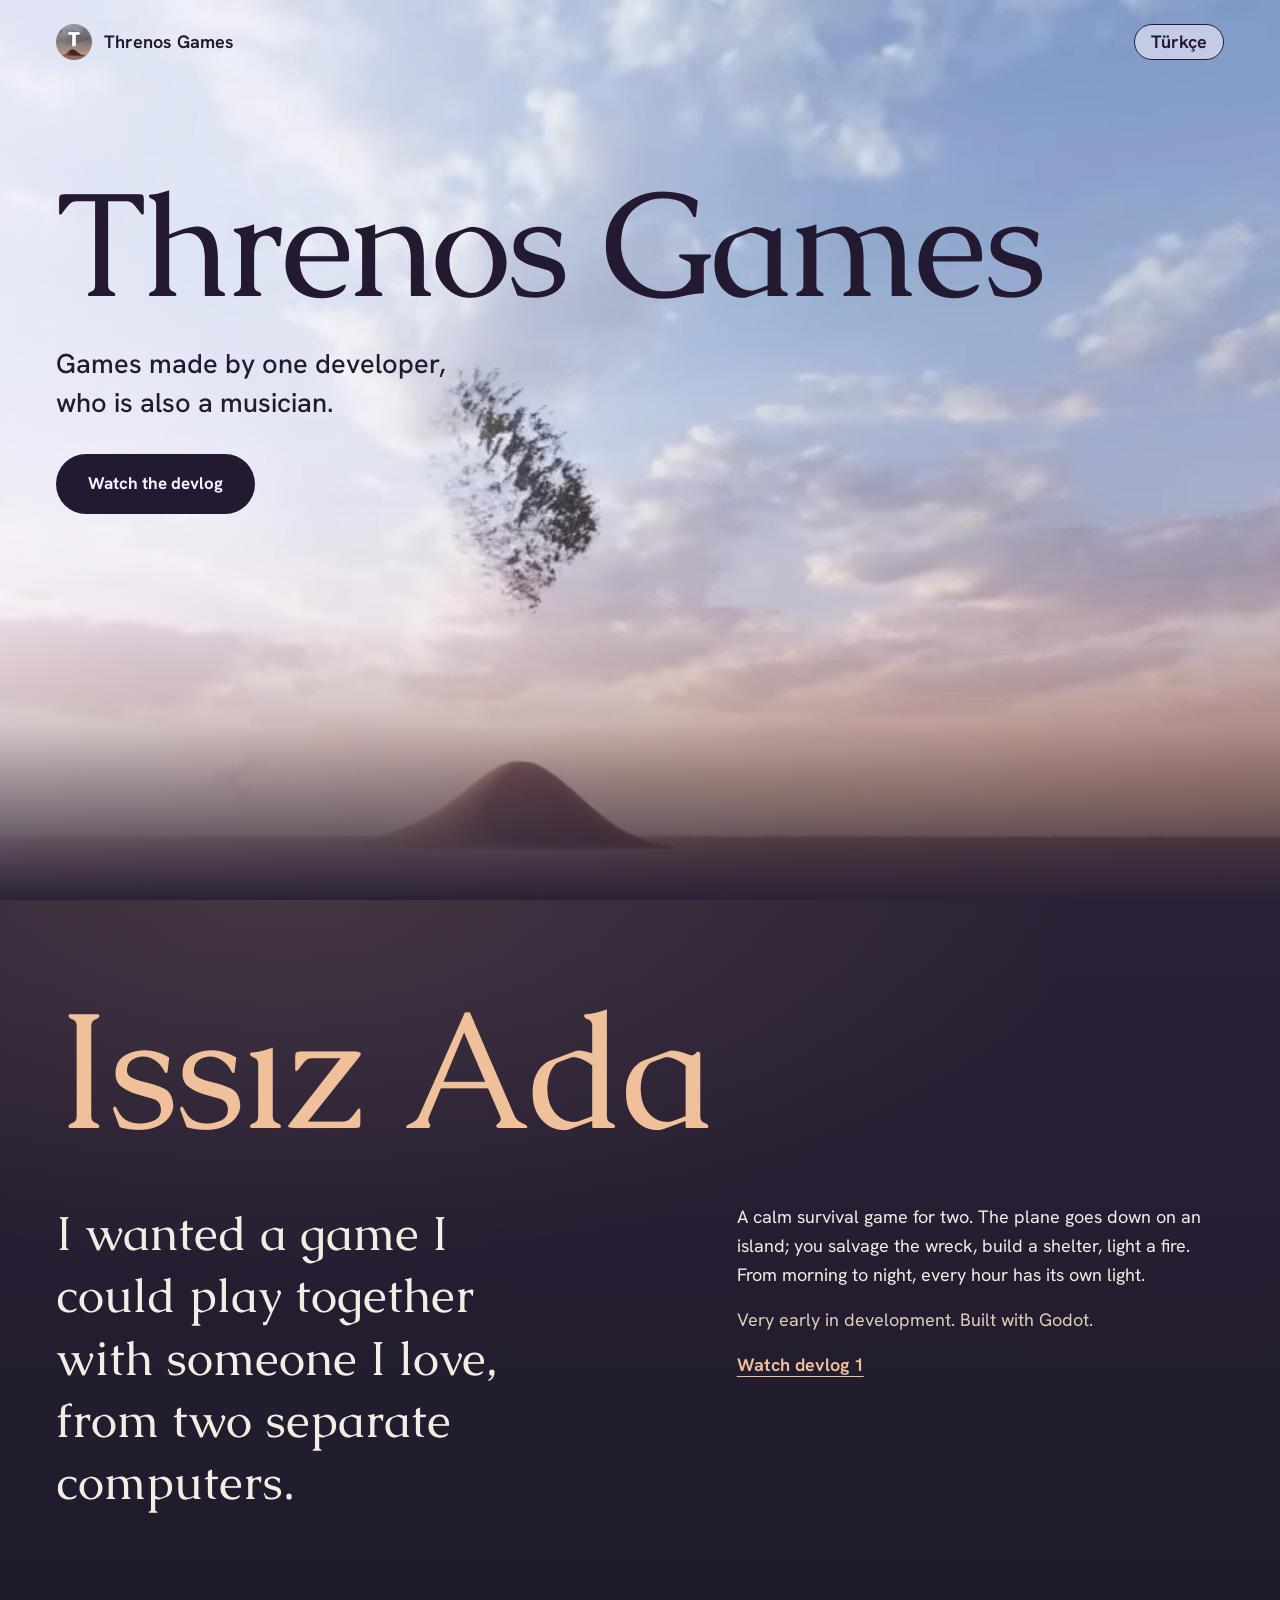
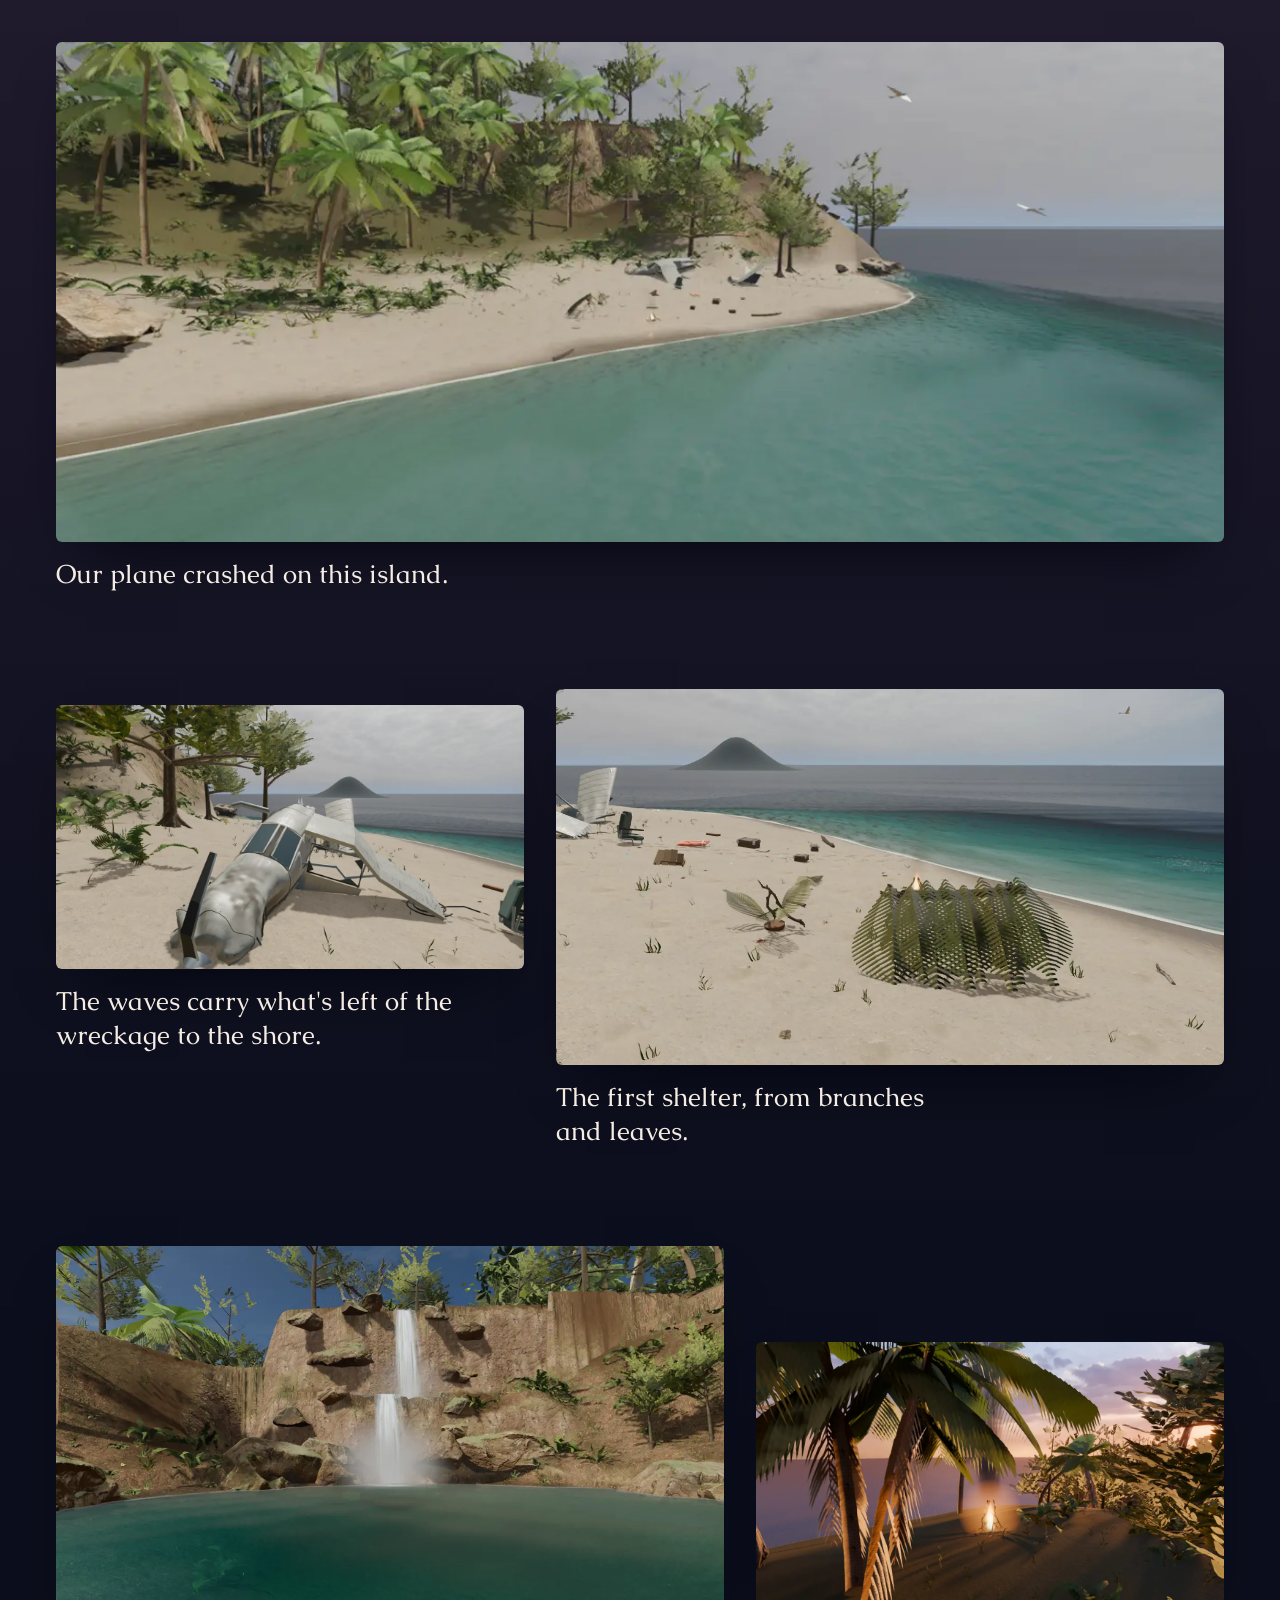
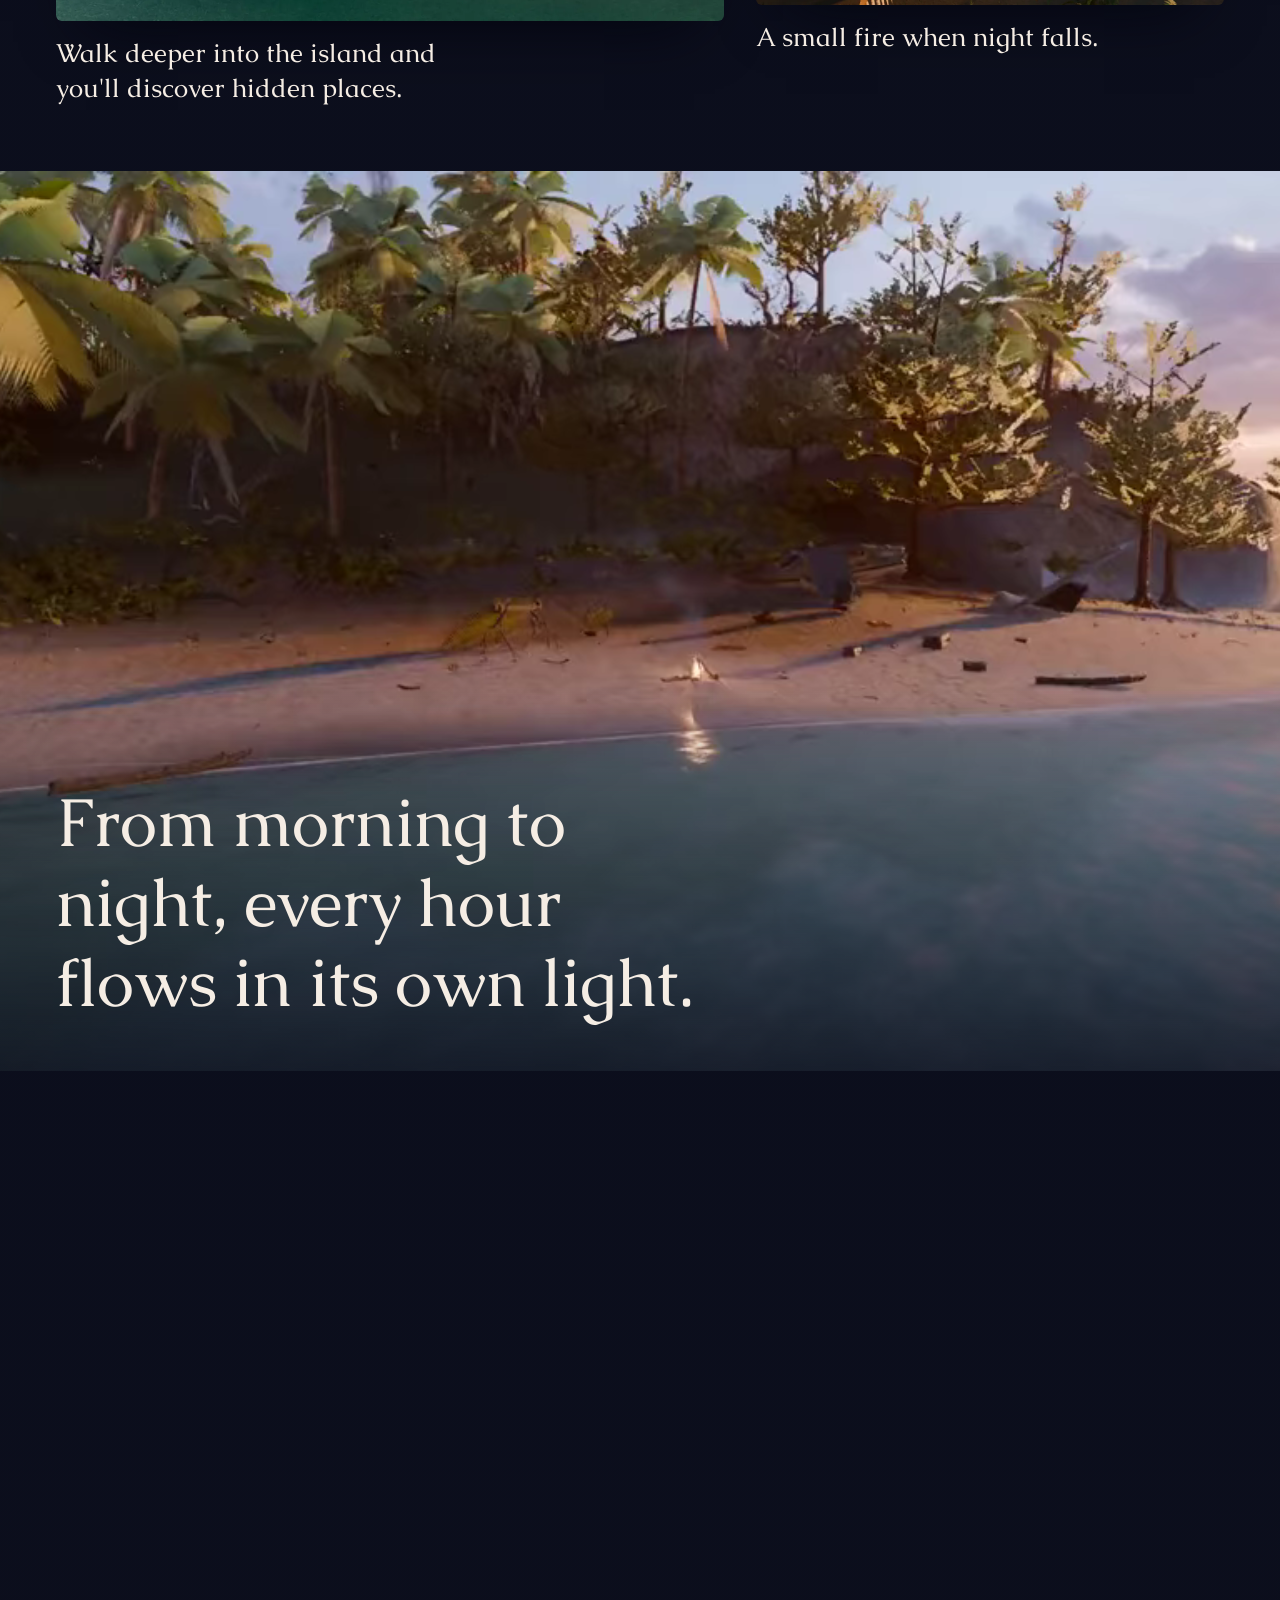
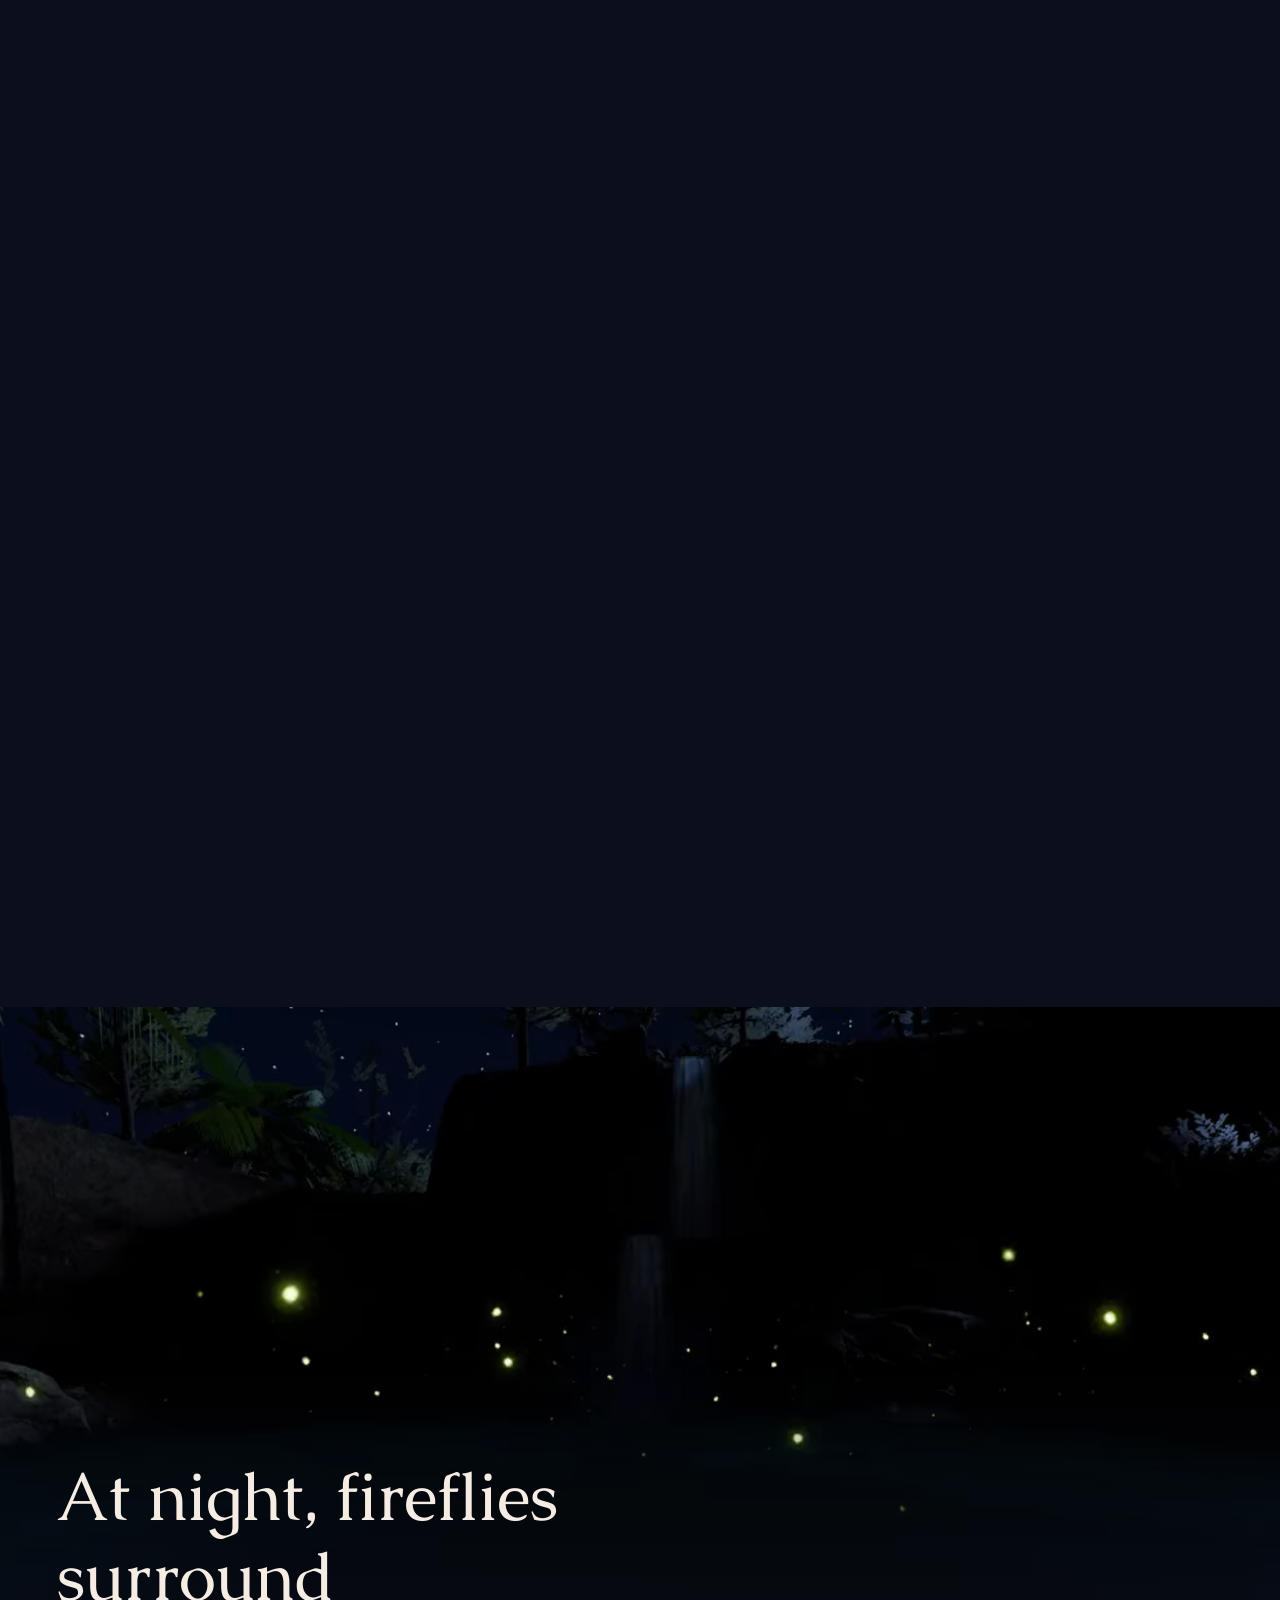
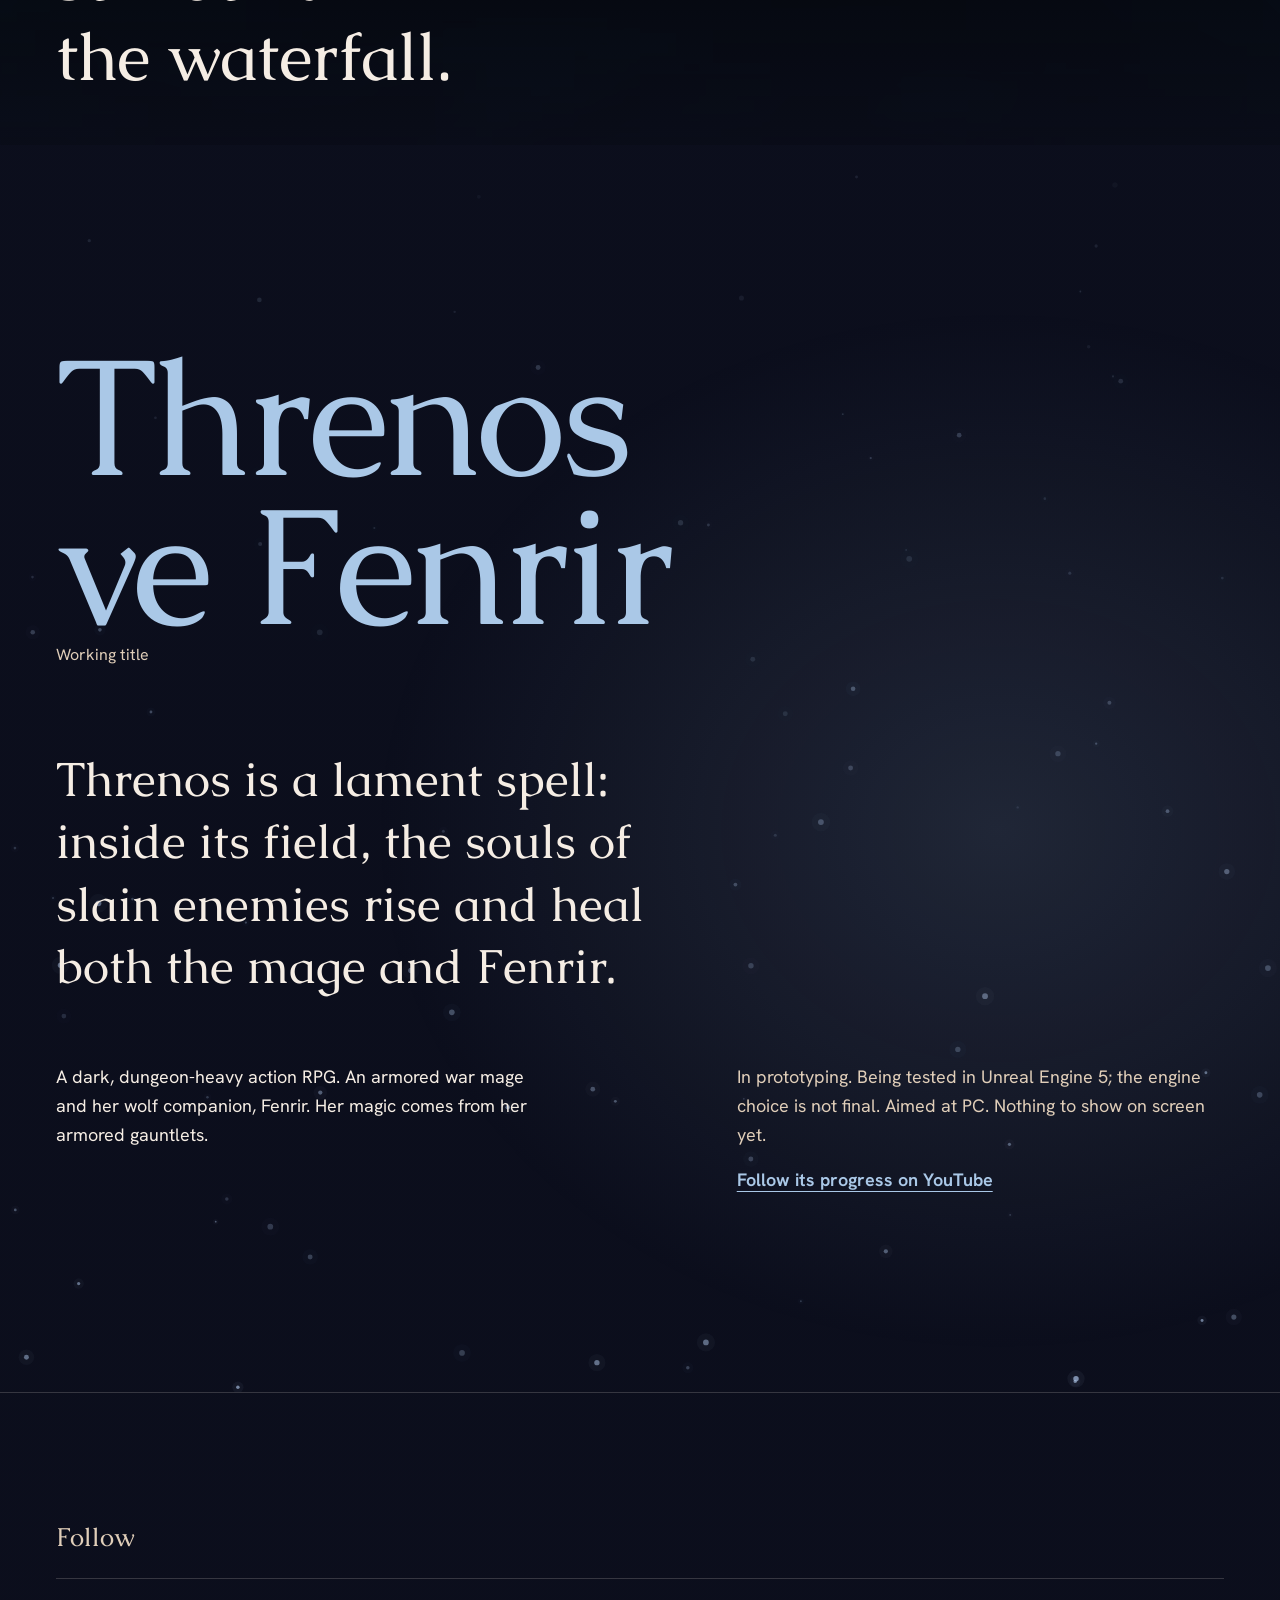
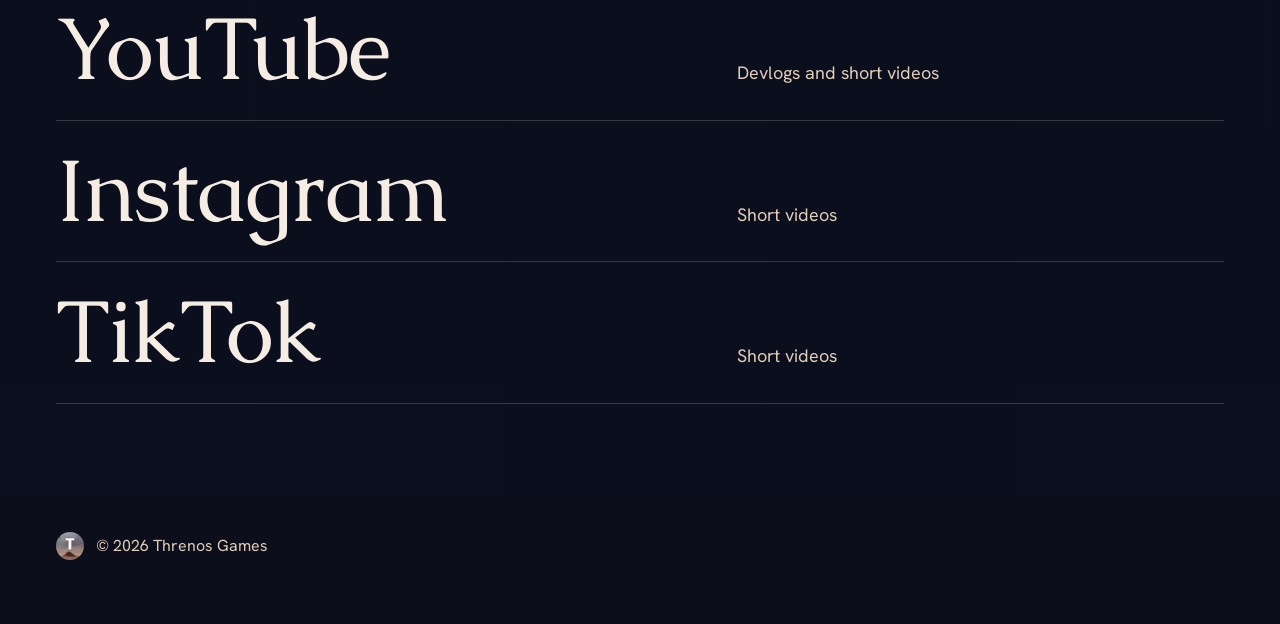
==== index.html @ da0c3386 "Threnos Games sitesi: ilk yayın Co-Authored-By: Claude Opus 5.5 <noreply@anthropic.com> Claude-Sessi" ====
<!doctype html>
<html lang="tr">
<head>
<meta charset="utf-8">
<meta name="viewport" content="width=device-width, initial-scale=1">
<title>Threnos Games</title>
<meta name="description" content="Threnos Games, tek kişilik bir oyun stüdyosu. Issız Ada ve yeni bir aksiyon-RPG üzerine çalışıyor. Geliştirme günlüğü YouTube'da.">
<meta name="theme-color" content="#2b2638">
<link rel="canonical" href="https://threnosgames.github.io/">
<link rel="icon" type="image/png" href="assets/favicon.png">
<link rel="apple-touch-icon" href="assets/apple-touch-icon.png">
<meta property="og:type" content="website">
<meta property="og:site_name" content="Threnos Games">
<meta property="og:title" content="Threnos Games">
<meta property="og:description" content="Tek kişilik oyun stüdyosu. Issız Ada ve yeni bir aksiyon-RPG üzerine çalışıyor. Geliştirme günlüğü YouTube'da.">
<meta property="og:url" content="https://threnosgames.github.io/">
<meta property="og:image" content="https://threnosgames.github.io/assets/og.jpg">
<meta property="og:image:width" content="1200">
<meta property="og:image:height" content="630">
<meta name="twitter:card" content="summary_large_image">
<link rel="preload" as="image" href="assets/img/hero.webp" type="image/webp" fetchpriority="high">
<link rel="preload" href="assets/fonts/caudex-latin-400-normal.woff2" as="font" type="font/woff2" crossorigin>
<link rel="preload" href="assets/fonts/hanken-grotesk-latin-wght-normal.woff2" as="font" type="font/woff2" crossorigin>
<style>
/* Threnos Games · yapı: gündüzden geceye inen tek sayfa (gökyüzü → alacakaranlık → gece) */
@font-face{font-family:"Caudex";font-weight:400;font-style:normal;font-display:swap;
  src:url(assets/fonts/caudex-latin-ext-400-normal.woff2) format("woff2");
  unicode-range:U+0100-02BA,U+02BD-02C5,U+02C7-02CC,U+02CE-02D7,U+02DD-02FF,U+0304,U+0308,U+0329,U+1D00-1DBF,U+1E00-1E9F,U+1EF2-1EFF,U+2020,U+20A0-20AB,U+20AD-20C0,U+2113,U+2C60-2C7F,U+A720-A7FF}
@font-face{font-family:"Caudex";font-weight:400;font-style:normal;font-display:swap;
  src:url(assets/fonts/caudex-latin-400-normal.woff2) format("woff2");
  unicode-range:U+0000-00FF,U+0131,U+0152-0153,U+02BB-02BC,U+02C6,U+02DA,U+02DC,U+0304,U+0308,U+0329,U+2000-206F,U+20AC,U+2122,U+2191,U+2193,U+2212,U+2215,U+FEFF,U+FFFD}
@font-face{font-family:"Hanken Grotesk";font-weight:100 900;font-style:normal;font-display:swap;
  src:url(assets/fonts/hanken-grotesk-latin-ext-wght-normal.woff2) format("woff2");
  unicode-range:U+0100-02BA,U+02BD-02C5,U+02C7-02CC,U+02CE-02D7,U+02DD-02FF,U+0304,U+0308,U+0329,U+1D00-1DBF,U+1E00-1E9F,U+1EF2-1EFF,U+2020,U+20A0-20AB,U+20AD-20C0,U+2113,U+2C60-2C7F,U+A720-A7FF}
@font-face{font-family:"Hanken Grotesk";font-weight:100 900;font-style:normal;font-display:swap;
  src:url(assets/fonts/hanken-grotesk-latin-wght-normal.woff2) format("woff2");
  unicode-range:U+0000-00FF,U+0131,U+0152-0153,U+02BB-02BC,U+02C6,U+02DA,U+02DC,U+0304,U+0308,U+0329,U+2000-206F,U+20AC,U+2122,U+2191,U+2193,U+2212,U+2215,U+FEFF,U+FFFD}

:root{
  /* renkler oyunun kendi karelerinden */
  --ink:oklch(0.24 0.045 300);          /* gökyüzü üstündeki koyu yazı */
  --veil:oklch(0.97 0.02 300);          /* açık gökyüzü perdesi */
  --dusk:oklch(0.27 0.04 305);          /* alacakaranlık */
  --night:oklch(0.17 0.03 275);         /* gece */
  --bone:oklch(0.95 0.015 75);          /* koyu üstünde yazı */
  --bone-soft:oklch(0.86 0.035 70);      /* ikincil yazı, kumdan tonlu */
  --sand:oklch(0.84 0.075 62);          /* Issız Ada: gün batımı kumu */
  --steel:oklch(0.82 0.055 250);        /* yeni oyun: soğuk çelik */
  --rule:oklch(0.95 0.015 75 / .18);
  --serif:"Caudex",Georgia,"Times New Roman",serif;
  --sans:"Hanken Grotesk",system-ui,-apple-system,"Segoe UI",Roboto,sans-serif;
  --s1:4px;--s2:8px;--s3:12px;--s4:16px;--s5:24px;--s6:32px;--s7:48px;--s8:64px;--s9:96px;--s10:128px;
  --gutter:clamp(20px,5vw,56px);
}
*{box-sizing:border-box}
html{-webkit-text-size-adjust:100%;scrollbar-color:var(--bone-soft) var(--night);color-scheme:dark}
body{margin:0;background:var(--night);color:var(--bone);font-family:var(--sans);font-size:1.125rem;line-height:1.62}
::selection{background:var(--sand);color:var(--night)}
img{display:block;max-width:100%;height:auto}
a{color:inherit;text-decoration-thickness:1px;text-underline-offset:.26em}
a:hover{text-decoration-thickness:2px}
a:active{opacity:.75}
:focus-visible{outline:2px solid currentColor;outline-offset:4px;border-radius:2px}
.wrap{width:min(1180px,100% - 2*var(--gutter));margin-inline:auto}
h1,h2{font-family:var(--serif);font-weight:400;margin:0;text-wrap:balance;overflow-wrap:anywhere}

/* ---- gökyüzü ---- */
.sky{position:relative;height:clamp(600px,100svh,1100px);color:var(--ink);overflow:hidden;background:var(--veil)}
.sky>img,.sky>video{position:absolute;inset:0;width:100%;height:100%;object-fit:cover;object-position:62% 100%}
.sky>video{opacity:0;transition:opacity 1.2s ease-out}
.sky>video.on{opacity:1}
.sky::before{content:"";position:absolute;inset:0;z-index:1;
  background:linear-gradient(100deg,oklch(0.97 0.02 300 / .62) 0%,oklch(0.97 0.02 300 / .28) 38%,transparent 62%)}
.sky::after{content:"";position:absolute;left:0;right:0;bottom:0;height:30%;z-index:1;
  background:linear-gradient(to bottom,transparent 0%,oklch(0.27 0.04 305 / .18) 35%,oklch(0.27 0.04 305 / .62) 70%,var(--dusk) 100%)}
.top{position:relative;z-index:2;display:flex;justify-content:space-between;align-items:center;padding-top:var(--s5)}
.mark{display:flex;align-items:center;gap:var(--s3);font-weight:650;text-decoration:none}
.mark img{width:36px;height:36px;border-radius:50%}
.lang{font:inherit;font-weight:650;line-height:1;color:var(--ink);background:oklch(0.97 0.02 300 / .55);border:1px solid var(--ink);border-radius:999px;padding:var(--s2) var(--s4);cursor:pointer}
.lang:hover{background:var(--ink);color:var(--veil)}
.lang:active{transform:translateY(1px)}
.sky-body{position:relative;z-index:2;padding-top:clamp(48px,13svh,150px)}
h1{font-size:clamp(3.5rem,12.5vw,9.25rem);line-height:.92;letter-spacing:-.03em}
.lede{max-width:26ch;margin:var(--s6) 0 0;font-size:clamp(1.25rem,2.6vw,1.7rem);line-height:1.42;font-weight:500}
.cta{display:inline-block;margin-top:var(--s6);padding:var(--s4) var(--s6);background:var(--ink);color:var(--veil);font-weight:700;font-size:1.0625rem;text-decoration:none;border-radius:999px;transition:background-color .25s ease-out,transform .25s ease-out}
.cta:hover{background:var(--night);transform:translateY(-2px)}
.cta:active{transform:translateY(1px);opacity:1}

/* ---- alacakaranlıktan geceye ---- */
main{background:radial-gradient(90% 520px at 22% 0,oklch(0.84 0.075 62 / .13),transparent 70%),linear-gradient(to bottom,var(--dusk) 0,var(--night) 1900px)}
.game{padding-block:var(--s9) var(--s8)}
.intro{display:grid;grid-template-columns:minmax(0,6fr) minmax(0,5fr);gap:var(--s6) var(--s9);align-items:start}
.ada .intro h2{grid-column:1/-1;margin-bottom:var(--s5)}
.game h2{font-size:clamp(3.4rem,13vw,10.5rem);line-height:.9;letter-spacing:-.03em}
.ada h2{color:var(--sand)}
.fen h2{color:var(--steel)}
.alias{margin:var(--s4) 0 0;font-family:var(--sans);font-size:1rem;letter-spacing:0;color:var(--bone-soft)}
.intro p{margin:0 0 var(--s4);max-width:50ch}
.intro .why{font-family:var(--serif);font-size:clamp(1.7rem,3.9vw,3rem);line-height:1.3;color:var(--bone);max-width:20ch;margin:0}
.status{color:var(--bone-soft)}
.intro a{font-weight:650;color:var(--sand)}
.fen .intro a{color:var(--steel)}

.shots{display:grid;grid-template-columns:repeat(12,minmax(0,1fr));gap:var(--s9) var(--s6);margin:var(--s10) 0 0;padding:0;align-items:end}
.shots figure{margin:0}
.shots figure:nth-child(1){grid-column:1/-1}
.shots figure:nth-child(1) img{aspect-ratio:21/9;object-fit:cover}
.shots figure:nth-child(2),.shots figure:nth-child(5){grid-column:span 5}
.shots figure:nth-child(3),.shots figure:nth-child(4){grid-column:span 7}
.shots figure:nth-child(2){padding-bottom:var(--s9)}
.shots figure:nth-child(5){padding-top:var(--s9);align-self:start}
.shots img{width:100%;border-radius:6px;background:var(--night);box-shadow:0 30px 60px -30px oklch(0.1 0.03 275 / .9)}
.shots figcaption{margin-top:var(--s4);font-family:var(--serif);font-size:clamp(1.2rem,2.1vw,1.6rem);line-height:1.35;color:var(--bone);max-width:30ch}

.fen{position:relative;overflow:hidden;padding-block:clamp(120px,22svh,240px);background:radial-gradient(70% 60% at 78% 55%,oklch(0.82 0.055 250 / .13),transparent 70%)}
.fen .intro{grid-template-columns:minmax(0,1fr)}
.fen .lead{font-family:var(--serif);font-size:clamp(1.7rem,3.9vw,3rem);line-height:1.3;max-width:24ch;color:var(--bone);margin:var(--s6) 0 var(--s6)}
.fen .cols{display:grid;grid-template-columns:minmax(0,6fr) minmax(0,5fr);gap:var(--s5) var(--s9)}
.fen .intro{align-items:start;position:relative;z-index:1}
#souls{position:absolute;inset:0;width:100%;height:100%;pointer-events:none}

/* gündüzden geceye: kaydırdıkça akan zaman */
.lapse{position:relative;height:260vh;margin-top:var(--s8)}
.lapse-pin{position:sticky;top:0;height:100svh;overflow:hidden;background:var(--night)}
.lapse video,.glow video{position:absolute;inset:0;width:100%;height:100%;object-fit:cover}
.cap{position:absolute;left:0;right:0;bottom:0;z-index:1;padding-block:var(--s9) var(--s7);
  background:linear-gradient(to top,oklch(0.17 0.03 275 / .82),transparent)}
.cap p{margin:0;font-family:var(--serif);font-size:clamp(1.9rem,5.4vw,4.25rem);line-height:1.18;letter-spacing:-.012em;max-width:18ch;text-wrap:balance}
.glow{position:relative;height:clamp(420px,82svh,820px);overflow:hidden;background:var(--night);margin-top:var(--s9)}
.ada{padding-bottom:0}

.follow{padding-block:var(--s10) var(--s9);border-top:1px solid var(--rule)}
.follow h2{font-size:clamp(1.2rem,2.1vw,1.6rem);line-height:1.3;color:var(--bone-soft)}
.follow ul{list-style:none;margin:var(--s5) 0 0;padding:0}
.follow li{display:grid;grid-template-columns:minmax(0,6fr) minmax(0,5fr);gap:var(--s1) var(--s9);padding:var(--s5) 0;border-bottom:1px solid var(--rule);align-items:baseline}
.follow li:first-child{border-top:1px solid var(--rule)}
.follow li a{font-family:var(--serif);font-size:clamp(2.4rem,7.5vw,5.5rem);line-height:1.05;letter-spacing:-.02em;text-decoration:none;justify-self:start;transition:color .25s ease-out,transform .35s cubic-bezier(.16,1,.3,1)}
.follow li a:hover{color:var(--sand);transform:translateX(12px)}
.follow li span{color:var(--bone-soft)}
footer{padding:var(--s6) 0 var(--s8);color:var(--bone-soft);font-size:1rem}
footer .wrap{display:flex;align-items:center;gap:var(--s3)}
footer img{width:28px;height:28px;border-radius:50%}

@media (prefers-reduced-motion:reduce){.lapse{height:auto}.lapse-pin{position:relative;height:clamp(360px,70svh,720px)}}
@media (max-width:760px){
  .lapse{height:220vh}
  .intro,.follow li,.fen .cols{grid-template-columns:minmax(0,1fr)}
  .shots figure:nth-child(2),.shots figure:nth-child(5){padding:0}
  .shots figure:nth-child(1) img{aspect-ratio:16/9}
  .sky>img,.sky>video{object-position:55% 100%}
  .shots{grid-template-columns:minmax(0,1fr);gap:var(--s6)}
  .shots figure:nth-child(n){grid-column:auto}
  .game{padding-block:var(--s8) var(--s7)}
  .sky::before{background:linear-gradient(to bottom,oklch(0.97 0.02 300 / .8) 0%,oklch(0.97 0.02 300 / .62) 38%,transparent 66%)}
}
/* hareket: yalnız 'hareketi azalt' kapalıyken */
@media (prefers-reduced-motion:no-preference){
  h1{animation:rise 1.4s cubic-bezier(.16,1,.3,1) both}
  .lede,.cta{animation:rise 1.4s .18s cubic-bezier(.16,1,.3,1) both}
  @keyframes rise{from{opacity:0;transform:translateY(22px);filter:blur(6px)}to{opacity:1;transform:none;filter:none}}
  @supports (animation-timeline:view()){
    .shots img{animation:unveil linear both;animation-timeline:view();animation-range:entry 0% cover 34%}
    .shots figure:nth-child(even) img{animation-name:unveil-r}
    @keyframes unveil{from{clip-path:inset(0 100% 0 0);transform:scale(1.08)}to{clip-path:inset(0);transform:none}}
    @keyframes unveil-r{from{clip-path:inset(0 0 0 100%);transform:scale(1.08)}to{clip-path:inset(0);transform:none}}
    .shots figcaption{animation:cap-in linear both;animation-timeline:view();animation-range:entry 20% cover 30%}
    @keyframes cap-in{from{opacity:0;transform:translateY(12px)}to{opacity:1;transform:none}}
    .game h2{animation:name-in linear both;animation-timeline:view();animation-range:entry 0% cover 30%}
    @keyframes name-in{from{opacity:.12;letter-spacing:.06em}to{opacity:1;letter-spacing:-.03em}}
  }
  .sky>img{animation:settle 2.4s cubic-bezier(.16,1,.3,1) both}
  @keyframes settle{from{transform:scale(1.045);filter:brightness(1.12)}to{transform:none;filter:none}}
}
</style>
</head>
<body>

<header class="sky">
  <img src="assets/img/hero.webp" width="1920" height="1080" alt="Issız Ada'dan bir kare: gün batımında ufuktaki ada ve kuş sürüsü" data-alt-tr="Issız Ada'dan bir kare: gün batımında ufuktaki ada ve kuş sürüsü" data-alt-en="A frame from Issız Ada: an island on the horizon at sunset, with a flock of birds" fetchpriority="high" decoding="async">
  <video id="heroVid" data-src="assets/video/hero" muted loop playsinline preload="none" aria-hidden="true" tabindex="-1"></video>
  <div class="wrap top">
    <a class="mark" href="#top"><img src="assets/favicon.png" alt="" width="36" height="36"><span>Threnos Games</span></a>
    <button class="lang" id="lang" type="button" lang="en">English</button>
  </div>
  <div class="wrap sky-body" id="top">
    <h1>Threnos Games</h1>
    <p class="lede" data-tr="Müzisyen bir geliştiricinin tek başına yaptığı oyunlar." data-en="Games made by one developer, who is also a musician.">Müzisyen bir geliştiricinin tek başına yaptığı oyunlar.</p>
    <a class="cta" href="https://www.youtube.com/@threnosgames" data-tr="Geliştirme günlüğünü izle" data-en="Watch the devlog">Geliştirme günlüğünü izle</a>
  </div>
</header>

<main>
<section class="game ada" aria-labelledby="ada">
  <div class="wrap">
    <div class="intro">
      <h2 id="ada">Issız Ada</h2>
        <p class="why" data-tr="Sevdiğim biriyle, iki ayrı bilgisayardan birlikte oynayabileceğimiz bir oyun istedim." data-en="I wanted a game I could play together with someone I love, from two separate computers.">Sevdiğim biriyle, iki ayrı bilgisayardan birlikte oynayabileceğimiz bir oyun istedim.</p>
      <div>
        <p data-tr="İki kişilik, sakin bir hayatta kalma oyunu. Uçak adaya düşer; enkazı toplar, barınak kurar, ateş yakarsınız. Sabahtan geceye her saat kendi ışığıyla akar." data-en="A calm survival game for two. The plane goes down on an island; you salvage the wreck, build a shelter, light a fire. From morning to night, every hour has its own light.">İki kişilik, sakin bir hayatta kalma oyunu. Uçak adaya düşer; enkazı toplar, barınak kurar, ateş yakarsınız. Sabahtan geceye her saat kendi ışığıyla akar.</p>
        <p class="status" data-tr="Çok erken aşamada. Godot ile geliştiriliyor." data-en="Very early in development. Built with Godot.">Çok erken aşamada. Godot ile geliştiriliyor.</p>
        <a href="https://youtu.be/xK2sQzdwODM" data-tr="Geliştirme günlüğü 1'i izle" data-en="Watch devlog 1">Geliştirme günlüğü 1'i izle</a>
      </div>
    </div>

    <div class="shots">
      <figure>
        <img src="assets/img/ada.webp" width="1280" height="720" loading="lazy" decoding="async" alt="Gündüz, palmiyeli kumsal ve turkuaz deniz" data-alt-tr="Gündüz, palmiyeli kumsal ve turkuaz deniz" data-alt-en="Daytime: a palm-lined beach and turquoise sea">
        <figcaption data-tr="Uçağımız bu adaya düştü." data-en="Our plane crashed on this island.">Uçağımız bu adaya düştü.</figcaption>
      </figure>
      <figure>
        <img src="assets/img/enkaz.webp" width="1280" height="720" loading="lazy" decoding="async" alt="Kumsalda uçak enkazı, ufukta ikinci bir ada" data-alt-tr="Kumsalda uçak enkazı, ufukta ikinci bir ada" data-alt-en="Plane wreckage on the beach, a second island on the horizon">
        <figcaption data-tr="Dalgalar, enkazdan kalanları kıyıya taşıyor." data-en="The waves carry what's left of the wreckage to the shore.">Dalgalar, enkazdan kalanları kıyıya taşıyor.</figcaption>
      </figure>
      <figure>
        <img src="assets/img/kamp.webp" width="1280" height="720" loading="lazy" decoding="async" alt="Kumsalda yapraklardan yapılmış barınak" data-alt-tr="Kumsalda yapraklardan yapılmış barınak" data-alt-en="A shelter made of leaves on the beach">
        <figcaption data-tr="Dallar ve yapraklarla, ilk barınak." data-en="The first shelter, from branches and leaves.">Dallar ve yapraklarla, ilk barınak.</figcaption>
      </figure>
      <figure>
        <img src="assets/img/selale.webp" width="1280" height="720" loading="lazy" decoding="async" alt="Adanın içinde, kayalıklardan dökülen şelale" data-alt-tr="Adanın içinde, kayalıklardan dökülen şelale" data-alt-en="A waterfall over the rocks, deep in the island">
        <figcaption data-tr="Adanın içlerine yürüdükçe, saklı yerler çıkıyor." data-en="Walk deeper into the island and you'll discover hidden places.">Adanın içlerine yürüdükçe, saklı yerler çıkıyor.</figcaption>
      </figure>
      <figure>
        <img src="assets/img/ates.webp" width="1280" height="720" loading="lazy" decoding="async" alt="Gün batımında palmiyelerin arasında yanan ateş" data-alt-tr="Gün batımında palmiyelerin arasında yanan ateş" data-alt-en="A fire burning between the palms at sunset">
        <figcaption data-tr="Gece çökünce, küçük bir ateş." data-en="A small fire when night falls.">Gece çökünce, küçük bir ateş.</figcaption>
      </figure>
    </div>
  </div>

  <div class="lapse" id="lapse">
    <div class="lapse-pin">
      <video id="lapseVid" poster="assets/img/poster-zaman.webp" muted playsinline preload="auto" aria-hidden="true" tabindex="-1"><source src="assets/video/zaman.mp4" type="video/mp4"><source src="assets/video/zaman.webm" type="video/webm"></video>
      <div class="cap"><div class="wrap"><p data-tr="Sabahtan geceye, her saat kendi ışığıyla akıyor." data-en="From morning to night, every hour flows in its own light.">Sabahtan geceye, her saat kendi ışığıyla akıyor.</p></div></div>
    </div>
  </div>

  <div class="glow">
    <video class="inview" data-src="assets/video/bocek" poster="assets/img/poster-bocek.webp" muted loop playsinline preload="none" aria-hidden="true" tabindex="-1"></video>
    <div class="cap"><div class="wrap"><p data-tr="Geceleri şelaleyi ateş böcekleri sarıyor." data-en="At night, fireflies surround the waterfall.">Geceleri şelaleyi ateş böcekleri sarıyor.</p></div></div>
  </div>
</section>

<section class="game fen" aria-labelledby="fen">
  <canvas id="souls" aria-hidden="true"></canvas>
  <div class="wrap intro">
    <div><h2 id="fen">Threnos ve Fenrir</h2><p class="alias" data-tr="Çalışma adı" data-en="Working title">Çalışma adı</p></div>
    <p class="lead" data-tr="Threnos bir ağıt büyüsü: açtığı alanda ölen düşmanların ruhu yükselir, büyücüyü ve Fenrir'i iyileştirir." data-en="Threnos is a lament spell: inside its field, the souls of slain enemies rise and heal both the mage and Fenrir.">Threnos bir ağıt büyüsü: açtığı alanda ölen düşmanların ruhu yükselir, büyücüyü ve Fenrir'i iyileştirir.</p>
    <div class="cols">
      <p data-tr="Karanlık, zindan ağırlıklı bir aksiyon-RPG. Zırhlı bir savaş büyücüsü ve yoldaşı kurt Fenrir. Büyü, zırhlı eldivenlerinden çıkar." data-en="A dark, dungeon-heavy action RPG. An armored war mage and her wolf companion, Fenrir. Her magic comes from her armored gauntlets.">Karanlık, zindan ağırlıklı bir aksiyon-RPG. Zırhlı bir savaş büyücüsü ve yoldaşı kurt Fenrir. Büyü, zırhlı eldivenlerinden çıkar.</p>
      <div>
        <p class="status" data-tr="Prototip aşamasında. Unreal Engine 5 ile deneniyor, motor kararı kesin değil. Hedef PC. Henüz gösterecek görüntü yok." data-en="In prototyping. Being tested in Unreal Engine 5; the engine choice is not final. Aimed at PC. Nothing to show on screen yet.">Prototip aşamasında. Unreal Engine 5 ile deneniyor, motor kararı kesin değil. Hedef PC. Henüz gösterecek görüntü yok.</p>
        <a href="https://www.youtube.com/@threnosgames" data-tr="Gelişimini YouTube'da izle" data-en="Follow its progress on YouTube">Gelişimini YouTube'da izle</a>
      </div>
    </div>
  </div>
</section>

<section class="follow" aria-labelledby="takip">
  <div class="wrap">
    <h2 id="takip" data-tr="Takip et" data-en="Follow">Takip et</h2>
    <ul>
      <li><a href="https://www.youtube.com/@threnosgames">YouTube</a><span data-tr="Geliştirme günlükleri ve kısa videolar" data-en="Devlogs and short videos">Geliştirme günlükleri ve kısa videolar</span></li>
      <li><a href="https://www.instagram.com/threnosgames/">Instagram</a><span data-tr="Kısa videolar" data-en="Short videos">Kısa videolar</span></li>
      <li><a href="https://www.tiktok.com/@threnosgames">TikTok</a><span data-tr="Kısa videolar" data-en="Short videos">Kısa videolar</span></li>
    </ul>
  </div>
</section>
</main>

<footer>
  <div class="wrap"><img src="assets/favicon.png" alt="" width="28" height="28"><span>© 2026 Threnos Games</span></div>
</footer>

<script>
/* dil: tarayıcı diline göre başlar, düğmeyle değişir */
(function(){
  var btn=document.getElementById('lang');
  var nodes=document.querySelectorAll('[data-tr]');
  var alts=document.querySelectorAll('[data-alt-tr]');
  var meta={
    tr:{desc:"Threnos Games, tek kişilik bir oyun stüdyosu. Issız Ada ve yeni bir aksiyon-RPG üzerine çalışıyor. Geliştirme günlüğü YouTube'da.",btn:'English',bl:'en'},
    en:{desc:"Threnos Games is a one-person game studio. Working on Issız Ada and a new action RPG. The devlog is on YouTube.",btn:'Türkçe',bl:'tr'}
  };
  function apply(l,save){
    document.documentElement.lang=l;
    nodes.forEach(function(n){n.textContent=n.getAttribute('data-'+l);});
    alts.forEach(function(n){n.alt=n.getAttribute('data-alt-'+l);});
    btn.textContent=meta[l].btn;btn.lang=meta[l].bl;
    document.querySelector('meta[name="description"]').setAttribute('content',meta[l].desc);
    if(save){try{localStorage.setItem('lang',l);}catch(e){}}
  }
  var l='';
  try{l=localStorage.getItem('lang')||'';}catch(e){}
  if(l!=='tr'&&l!=='en'){l=(navigator.language||'tr').toLowerCase().indexOf('tr')===0?'tr':'en';}
  if(l!=='tr')apply(l,false);
  btn.addEventListener('click',function(){apply(document.documentElement.lang==='tr'?'en':'tr',true);});
})();
</script>
<script>
/* hareket: gerçek oyun çekimleri + Threnos büyüsünün yükselen ruhları */
(function(){
  var reduce=window.matchMedia('(prefers-reduced-motion: reduce)').matches;
  var io=('IntersectionObserver' in window);
  var ext=document.createElement('video').canPlayType('video/webm; codecs="vp9"')?'.webm':'.mp4';
  function tryPlay(v){var p=v.play();if(p&&p.catch)p.catch(function(){});}

  /* açılış: kuş sürüsü */
  var hv=document.getElementById('heroVid');
  if(hv&&!reduce){
    hv.addEventListener('playing',function(){hv.classList.add('on');},{once:true});
    hv.src=hv.getAttribute('data-src')+ext;tryPlay(hv);
  }

  /* görünürken oynayan döngüler (ateş böcekleri) */
  if(!reduce&&io){
    var obs=new IntersectionObserver(function(es){es.forEach(function(e){
      var v=e.target;
      if(e.isIntersecting){if(!v.src)v.src=v.getAttribute('data-src')+ext;tryPlay(v);}else{v.pause();}
    });},{rootMargin:'200px 0px'});
    document.querySelectorAll('video.inview').forEach(function(v){obs.observe(v);});
  }

  /* kaydırdıkça gündüzden geceye */
  var wrap=document.getElementById('lapse'),lv=document.getElementById('lapseVid');
  if(wrap&&lv&&!reduce){
    var target=0,cur=0,raf=0,primed=false;
    function prime(){if(primed)return;primed=true;var p=lv.play();if(p&&p.then)p.then(function(){lv.pause();}).catch(function(){});}
    window.addEventListener('touchstart',prime,{once:true,passive:true});
    function measure(){
      var r=wrap.getBoundingClientRect(),span=r.height-window.innerHeight;
      var p=span>0?Math.min(1,Math.max(0,-r.top/span)):0;
      target=p*Math.max(0,(lv.duration||0)-0.08);
      if(!raf)raf=requestAnimationFrame(tick);
    }
    function tick(){
      raf=0;cur+=(target-cur)*0.2;
      if(Math.abs(target-cur)<0.004)cur=target;
      if(lv.readyState>=1&&Math.abs(lv.currentTime-cur)>0.02){try{lv.currentTime=cur;}catch(e){}}
      if(cur!==target)raf=requestAnimationFrame(tick);
    }
    window.addEventListener('scroll',measure,{passive:true});
    window.addEventListener('resize',measure);
    lv.addEventListener('loadedmetadata',measure);
    measure();
  }

  /* Threnos: alanda yükselen ruhlar */
  var c=document.getElementById('souls');
  if(c&&c.getContext){
    var x=c.getContext('2d'),w=0,h=0,P=[],run=false,rid=0;
    function size(){var d=Math.min(window.devicePixelRatio||1,2),r=c.getBoundingClientRect();w=r.width;h=r.height;c.width=w*d;c.height=h*d;x.setTransform(d,0,0,d,0,0);}
    function mk(first){return{x:Math.random()*w,y:first?Math.random()*h:h+12,r:.8+Math.random()*2.2,v:.18+Math.random()*.5,s:Math.random()*6.283,a:.2+Math.random()*.5};}
    function init(){size();var n=Math.round(Math.min(90,w/14));P=[];for(var i=0;i<n;i++)P.push(mk(true));}
    function draw(t){
      x.clearRect(0,0,w,h);
      for(var i=0;i<P.length;i++){var p=P[i];
        if(!reduce){p.y-=p.v;p.x+=Math.sin(t/1600+p.s)*.25;if(p.y<-12)P[i]=p=mk(false);}
        var f=Math.max(0,Math.min(1,p.y/h));
        x.beginPath();x.arc(p.x,p.y,p.r,0,6.283);
        x.fillStyle='rgba(176,200,235,'+(p.a*(.15+.85*f)).toFixed(3)+')';x.fill();
        x.beginPath();x.arc(p.x,p.y,p.r*3.2,0,6.283);
        x.fillStyle='rgba(176,200,235,'+(p.a*f*.08).toFixed(3)+')';x.fill();
      }
      if(run&&!reduce)rid=requestAnimationFrame(draw);
    }
    init();draw(0);
    if(!reduce&&io){
      new IntersectionObserver(function(es){run=es[0].isIntersecting;cancelAnimationFrame(rid);if(run)rid=requestAnimationFrame(draw);}).observe(c);
    }
    var rt;window.addEventListener('resize',function(){clearTimeout(rt);rt=setTimeout(function(){init();if(!run)draw(0);},160);});
  }
})();
</script>
</body>
</html>
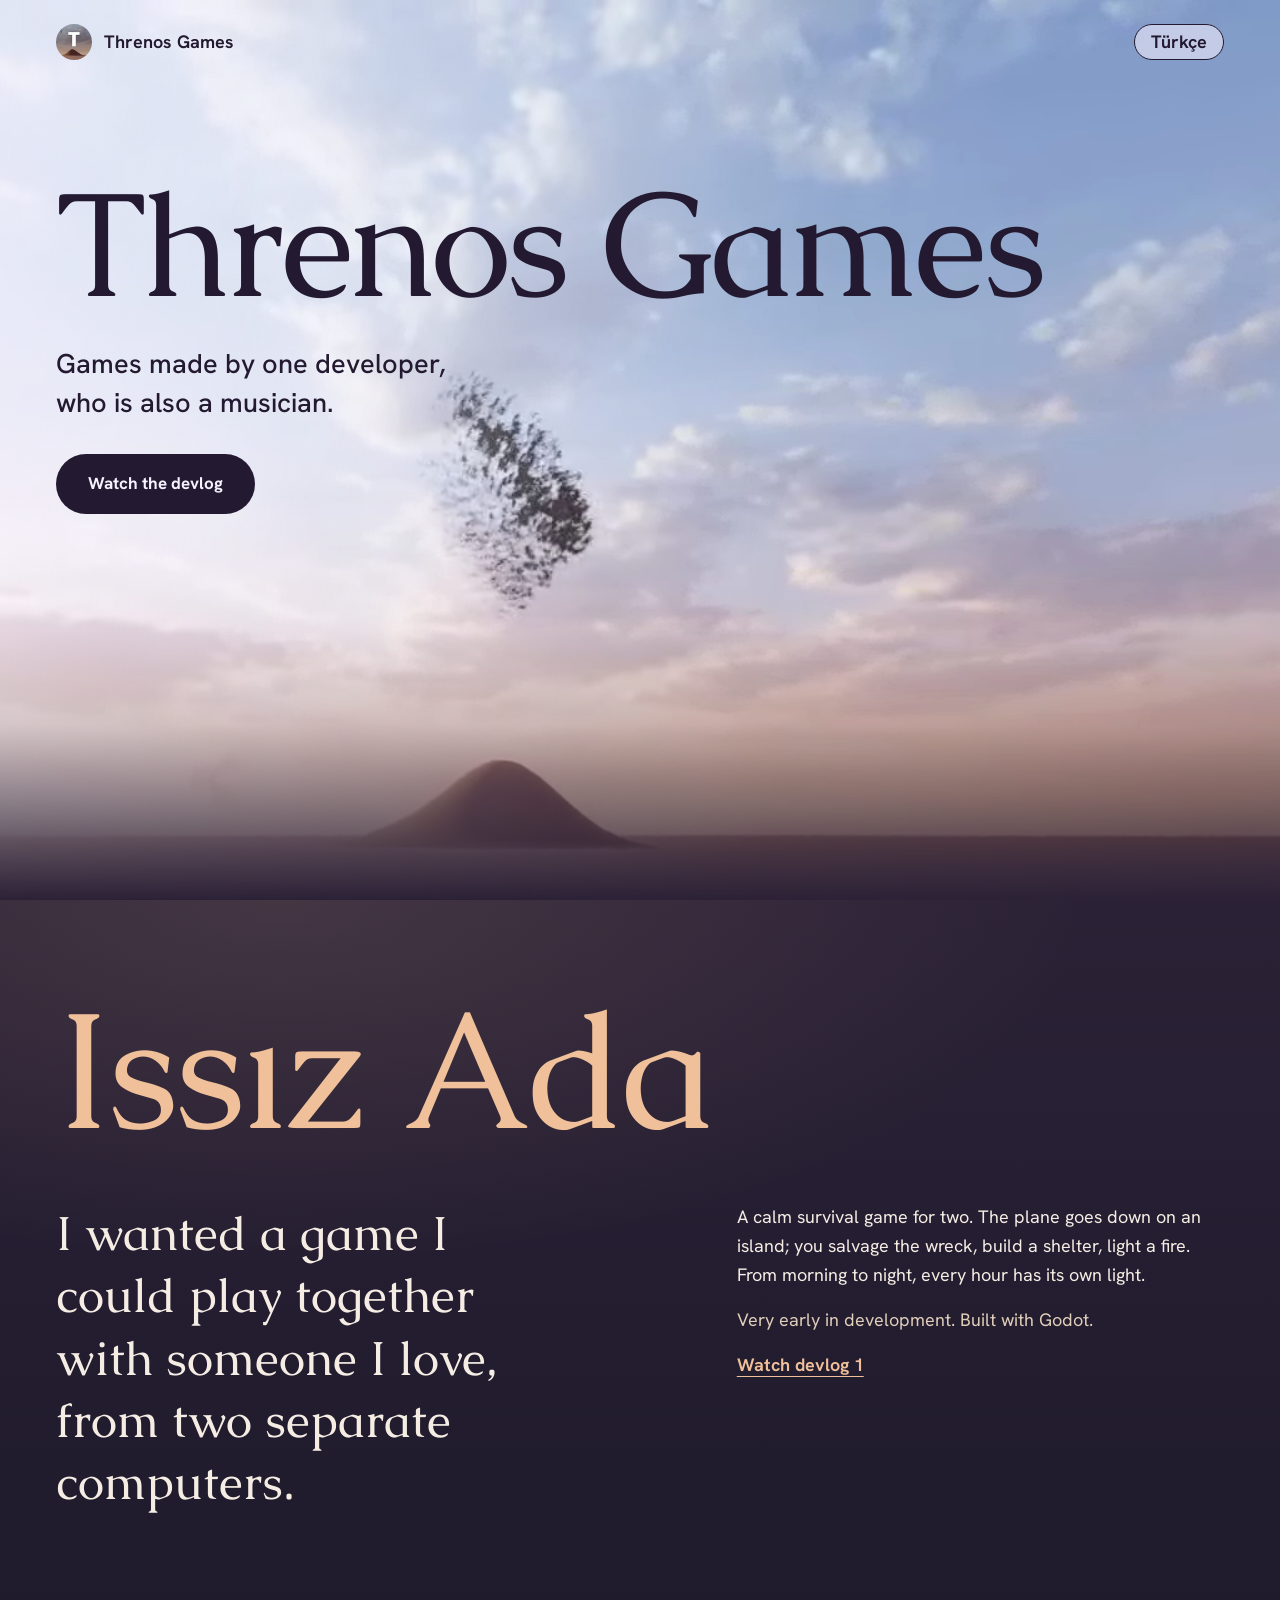
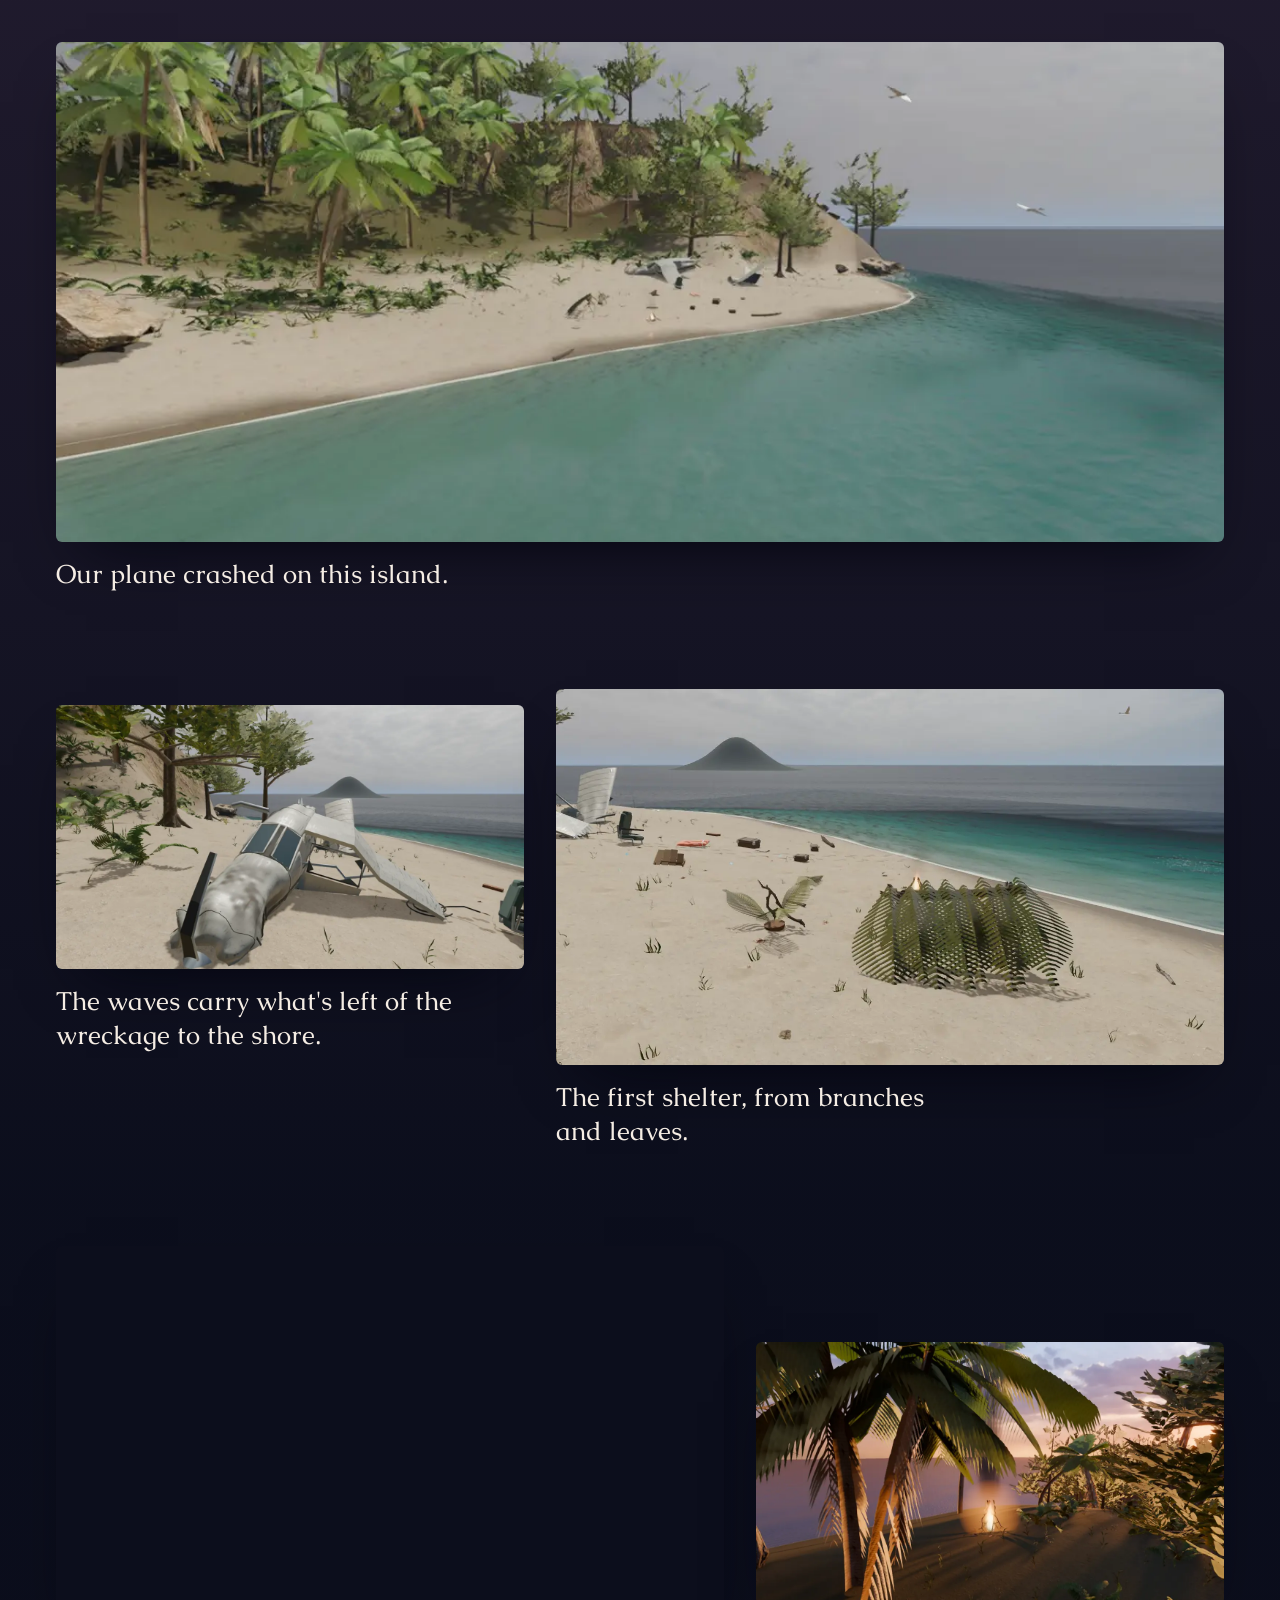
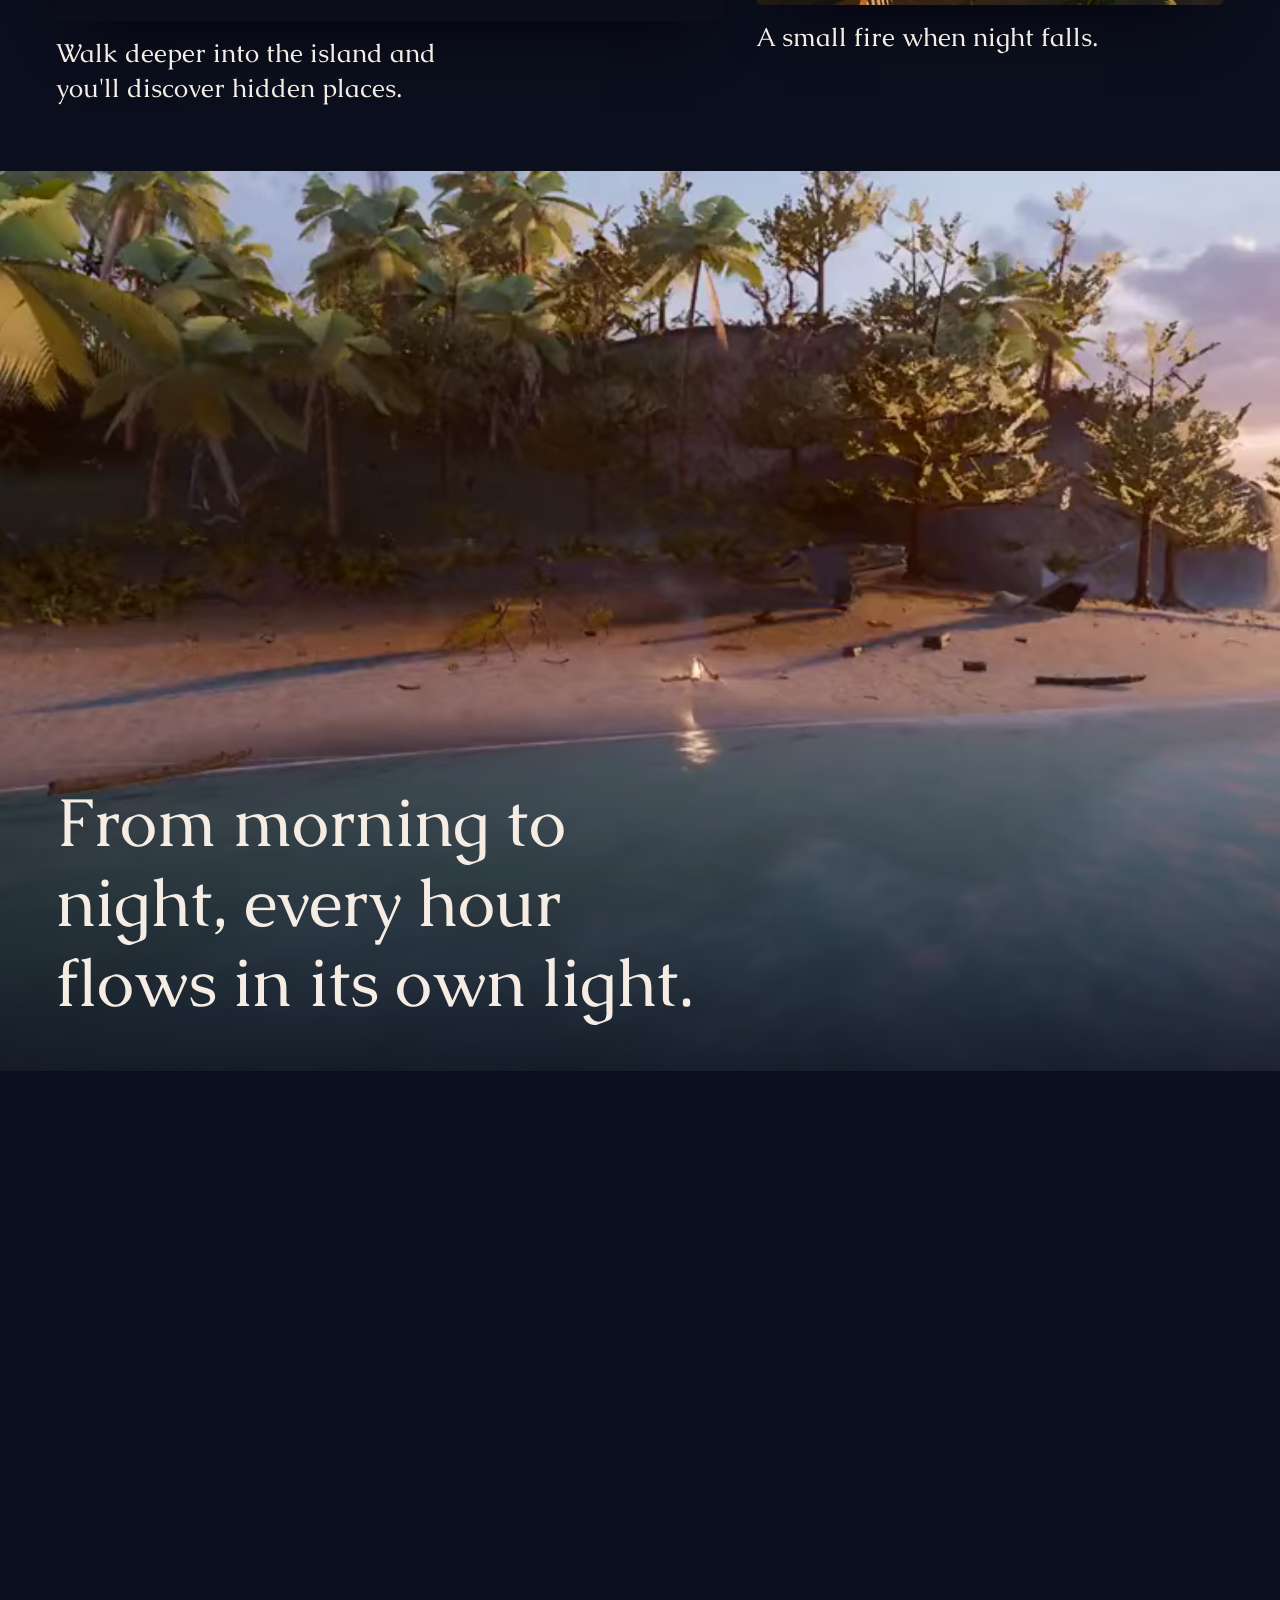
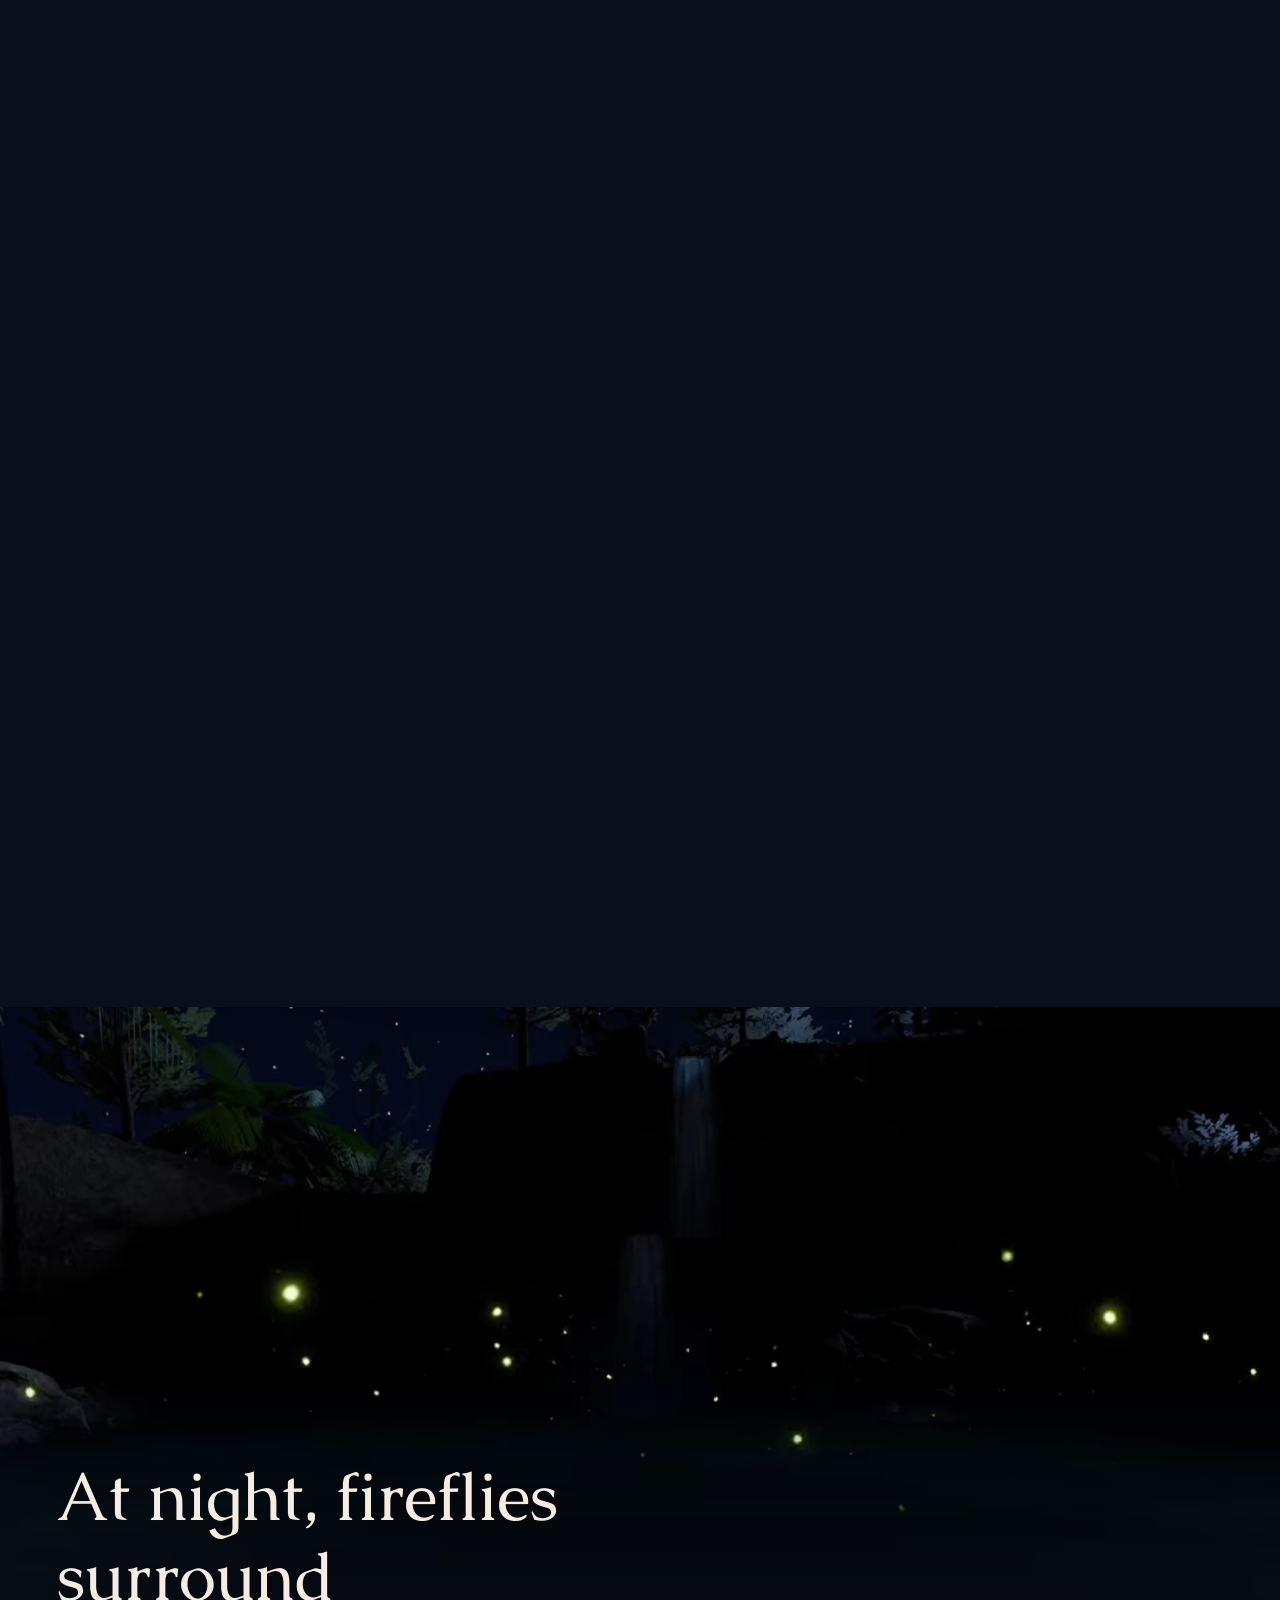
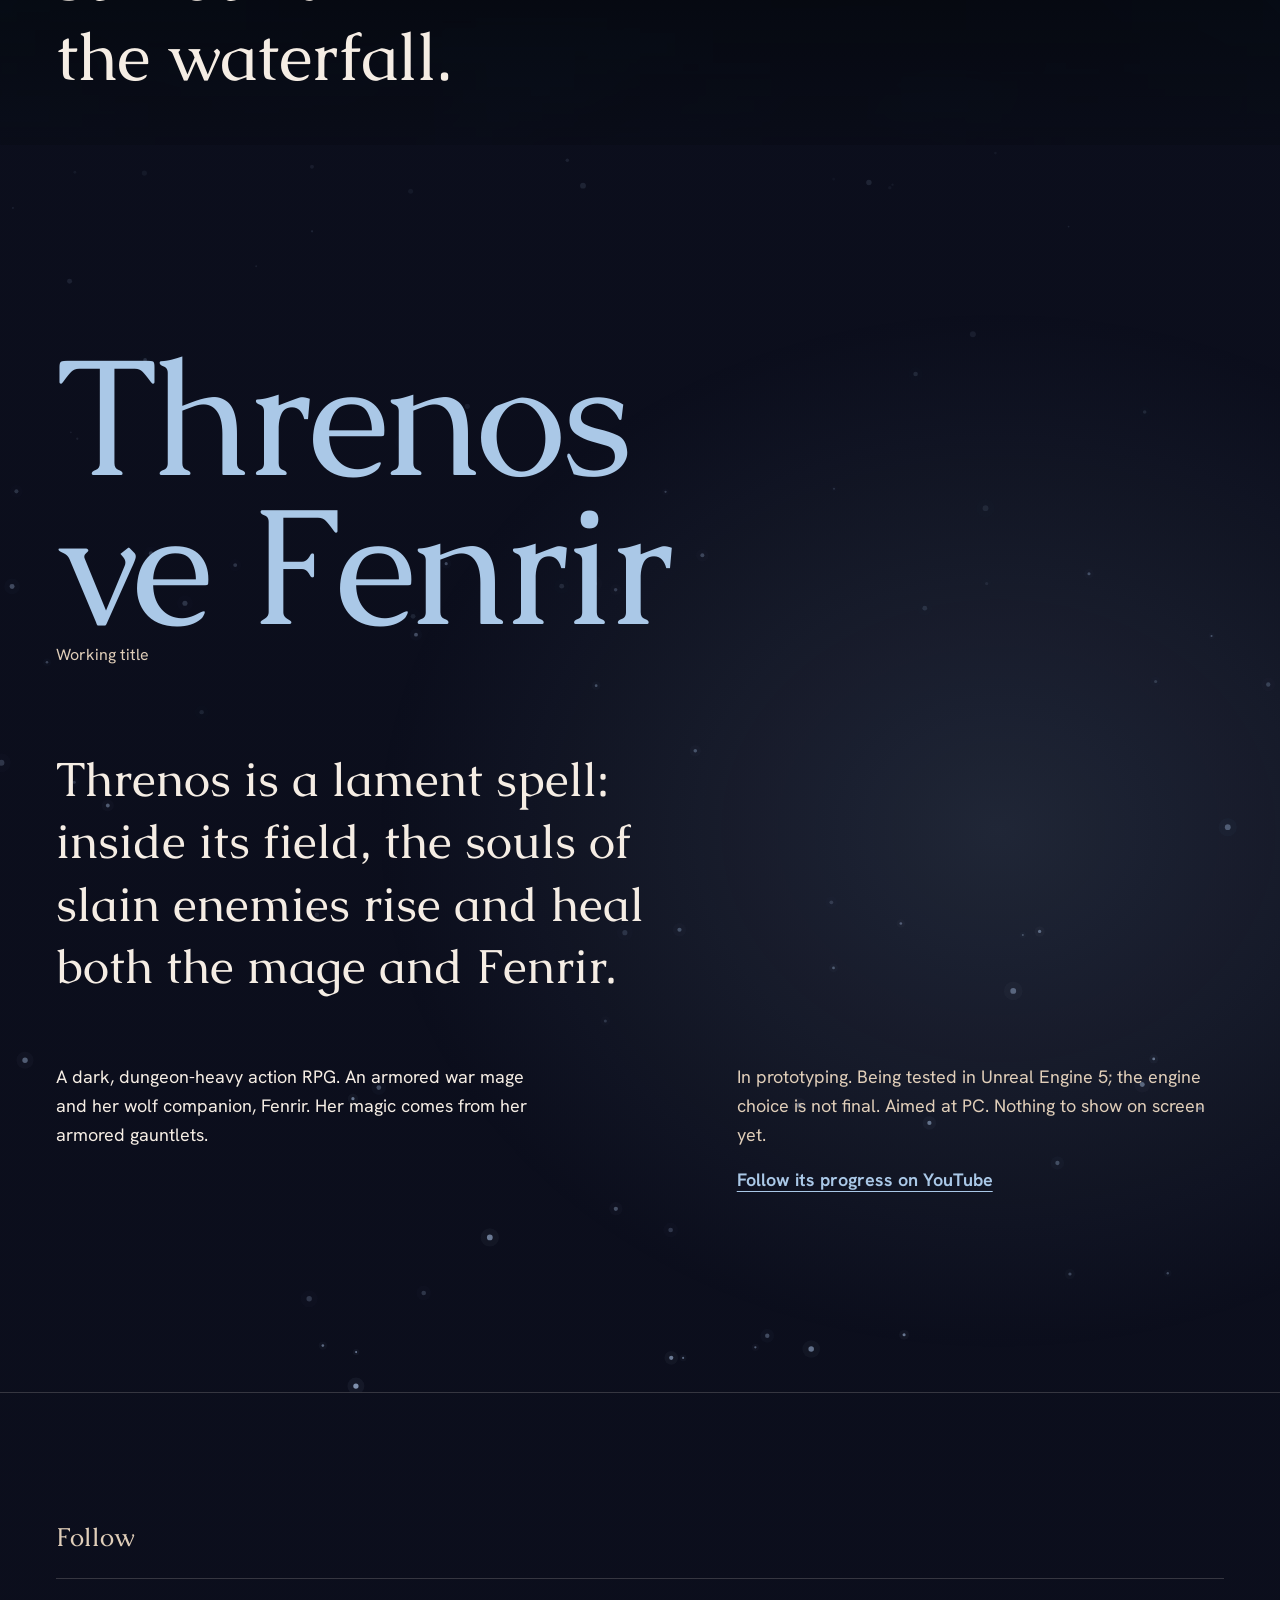
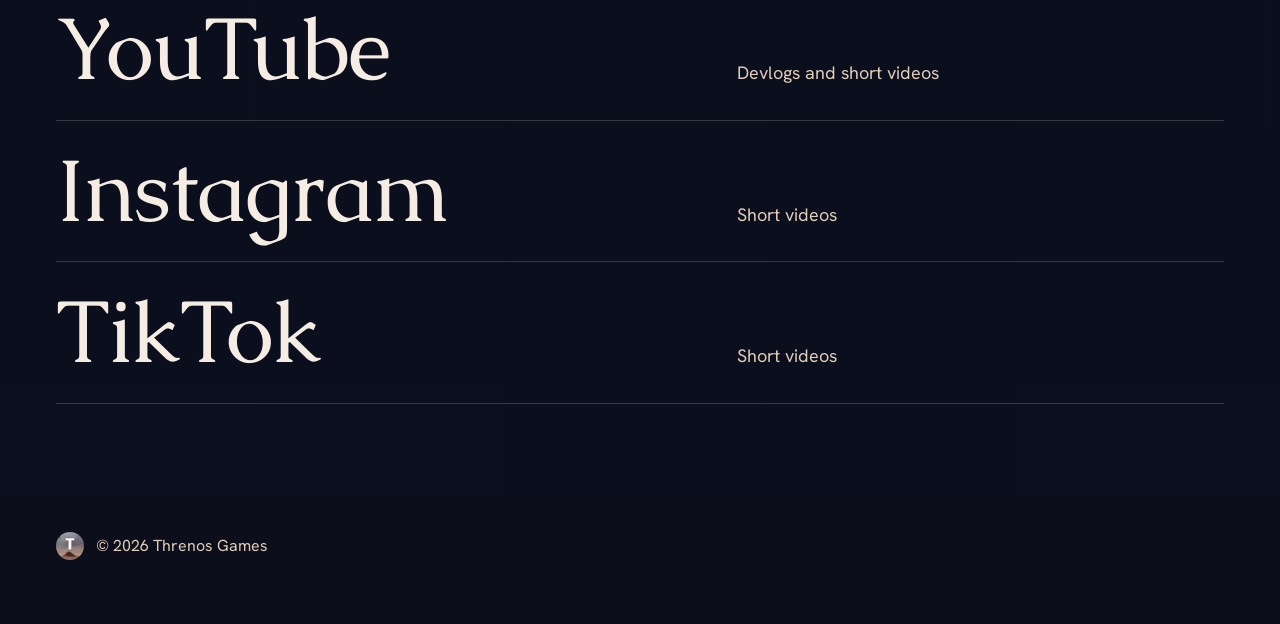
==== commit cfcde2ac: "Metricool ziyaret sayacı eklendi Co-Authored-By: Claude Opus 5.5 <noreply@anthropic.com> Claude-Sess" ====
--- a/index.html
+++ b/index.html
@@ -172,6 +172,8 @@
   @keyframes settle{from{transform:scale(1.045);filter:brightness(1.12)}to{transform:none;filter:none}}
 }
 </style>
+<!-- Metricool ziyaret sayacı -->
+<script>function loadScript(a){var b=document.getElementsByTagName("head")[0],c=document.createElement("script");c.type="text/javascript",c.src="https://tracker.metricool.com/resources/be.js",c.onreadystatechange=a,c.onload=a,b.appendChild(c)}loadScript(function(){beTracker.t({hash:"a3c0dadbcbfbd0c8d34d73fa2a7b9398"})});</script>
 </head>
 <body>
 
